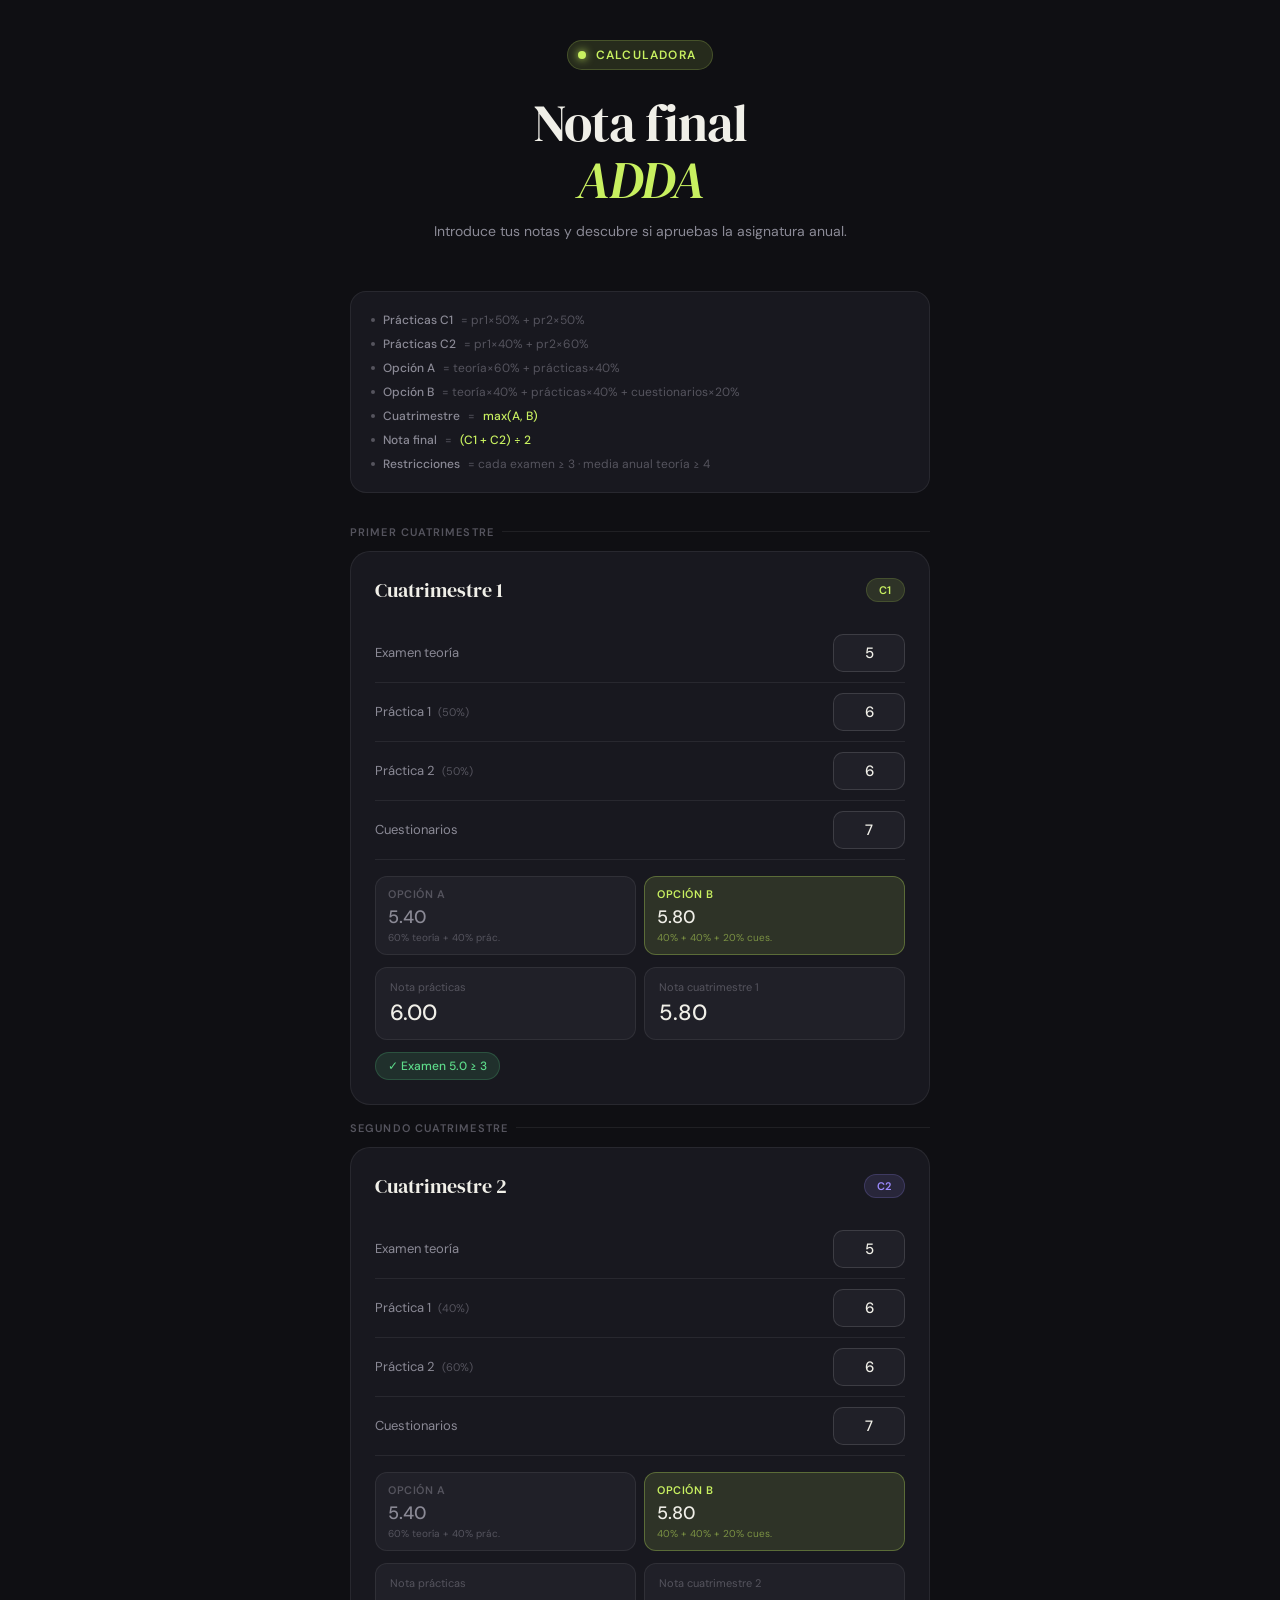
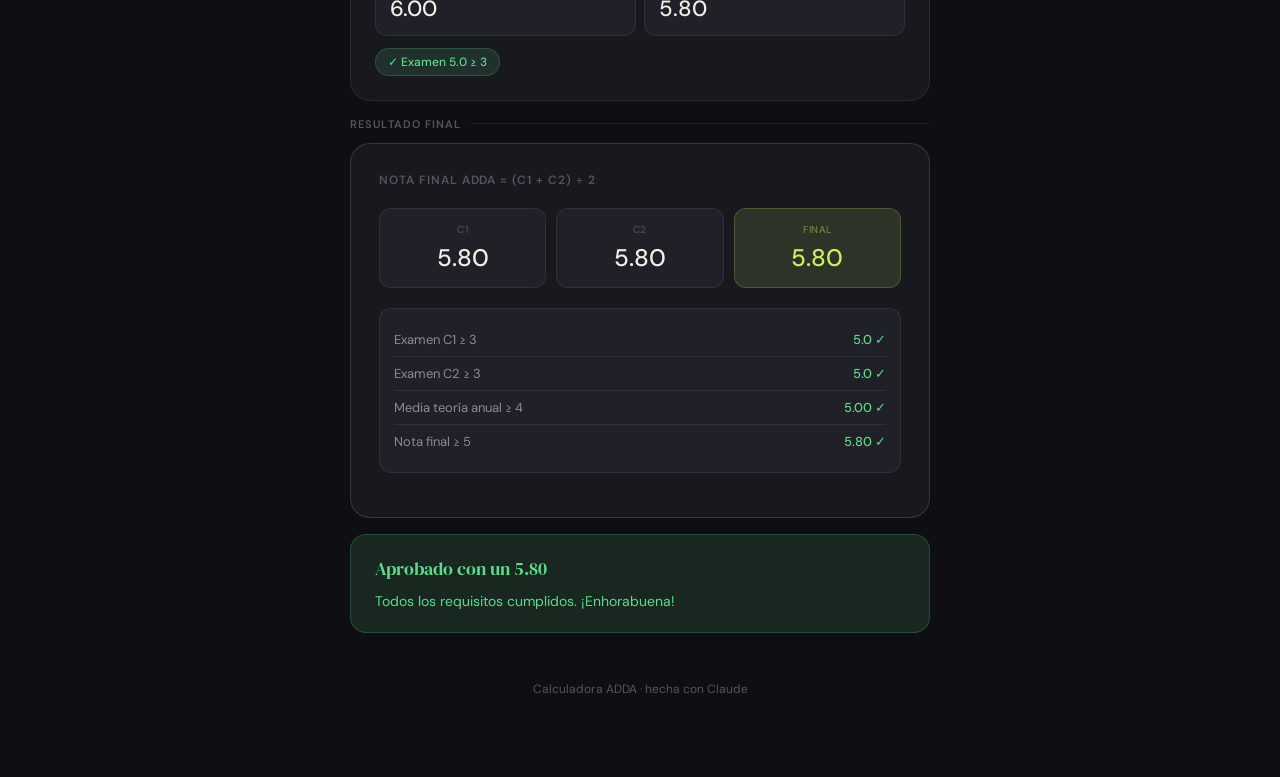
==== index.html @ 7f309408 "feat: calculadora adda" ====
<!DOCTYPE html>
<html lang="es">
<head>
<meta charset="UTF-8">
<meta name="viewport" content="width=device-width, initial-scale=1.0">
<title>Calculadora ADDA</title>
<link href="https://fonts.googleapis.com/css2?family=DM+Serif+Display&family=DM+Sans:wght@300;400;500;600&display=swap" rel="stylesheet">
<style>
  *, *::before, *::after { box-sizing: border-box; margin: 0; padding: 0; }

  :root {
    --bg: #0f0f13;
    --bg2: #18181f;
    --bg3: #202028;
    --border: rgba(255,255,255,0.07);
    --border2: rgba(255,255,255,0.13);
    --text: #f0efe8;
    --text2: #8b8a96;
    --text3: #55545e;
    --accent: #c8f060;
    --accent2: #a8d040;
    --accent-dim: rgba(200,240,96,0.12);
    --accent-dim2: rgba(200,240,96,0.06);
    --purple: #9b8aff;
    --purple-dim: rgba(155,138,255,0.12);
    --red: #ff6b6b;
    --red-dim: rgba(255,107,107,0.12);
    --green: #5ddb8a;
    --green-dim: rgba(93,219,138,0.12);
  }

  body {
    font-family: 'DM Sans', sans-serif;
    background: var(--bg);
    color: var(--text);
    min-height: 100vh;
    padding: 40px 20px 80px;
  }

  .page {
    max-width: 580px;
    margin: 0 auto;
  }

  header {
    text-align: center;
    margin-bottom: 48px;
  }

  .logo {
    display: inline-flex;
    align-items: center;
    gap: 10px;
    background: var(--accent-dim);
    border: 1px solid rgba(200,240,96,0.2);
    border-radius: 100px;
    padding: 6px 16px 6px 10px;
    margin-bottom: 24px;
  }

  .logo-dot {
    width: 8px; height: 8px;
    border-radius: 50%;
    background: var(--accent);
    box-shadow: 0 0 8px var(--accent);
    animation: pulse 2s ease-in-out infinite;
  }

  @keyframes pulse {
    0%, 100% { opacity: 1; }
    50% { opacity: 0.4; }
  }

  .logo span {
    font-size: 12px;
    font-weight: 600;
    letter-spacing: 0.1em;
    color: var(--accent);
    text-transform: uppercase;
  }

  h1 {
    font-family: 'DM Serif Display', serif;
    font-size: clamp(36px, 8vw, 52px);
    font-weight: 400;
    line-height: 1.1;
    letter-spacing: -0.02em;
    color: var(--text);
    margin-bottom: 12px;
  }

  h1 em {
    font-style: italic;
    color: var(--accent);
  }

  .subtitle {
    font-size: 14px;
    color: var(--text2);
    line-height: 1.6;
  }

  .formulas {
    background: var(--bg2);
    border: 1px solid var(--border);
    border-radius: 16px;
    padding: 20px;
    margin-bottom: 32px;
    display: grid;
    gap: 8px;
  }

  .formula-line {
    font-family: 'DM Sans', monospace;
    font-size: 12px;
    color: var(--text3);
    display: flex;
    align-items: center;
    gap: 8px;
  }

  .formula-line::before {
    content: '';
    width: 4px; height: 4px;
    border-radius: 50%;
    background: var(--text3);
    flex-shrink: 0;
  }

  .formula-line b { color: var(--text2); font-weight: 500; }
  .formula-line .hl { color: var(--accent); font-weight: 500; }

  .section-label {
    font-size: 11px;
    font-weight: 600;
    letter-spacing: 0.1em;
    text-transform: uppercase;
    color: var(--text3);
    margin-bottom: 12px;
    display: flex;
    align-items: center;
    gap: 8px;
  }

  .section-label::after {
    content: '';
    flex: 1;
    height: 1px;
    background: var(--border);
  }

  .card {
    background: var(--bg2);
    border: 1px solid var(--border);
    border-radius: 20px;
    padding: 24px;
    margin-bottom: 16px;
    transition: border-color 0.2s;
  }

  .card:focus-within {
    border-color: var(--border2);
  }

  .card-header {
    display: flex;
    align-items: center;
    justify-content: space-between;
    margin-bottom: 20px;
  }

  .card-title {
    font-family: 'DM Serif Display', serif;
    font-size: 20px;
    font-weight: 400;
    color: var(--text);
  }

  .card-badge-c1 {
    font-size: 11px;
    font-weight: 600;
    letter-spacing: 0.06em;
    text-transform: uppercase;
    color: var(--accent);
    background: var(--accent-dim);
    border: 1px solid rgba(200,240,96,0.15);
    border-radius: 100px;
    padding: 4px 12px;
  }

  .card-badge-c2 {
    font-size: 11px;
    font-weight: 600;
    letter-spacing: 0.06em;
    text-transform: uppercase;
    color: var(--purple);
    background: var(--purple-dim);
    border: 1px solid rgba(155,138,255,0.2);
    border-radius: 100px;
    padding: 4px 12px;
  }

  .field {
    display: flex;
    align-items: center;
    justify-content: space-between;
    padding: 10px 0;
    border-bottom: 1px solid var(--border);
    gap: 16px;
  }

  .field:last-of-type { border-bottom: none; }

  .field-label {
    font-size: 13px;
    color: var(--text2);
    flex: 1;
  }

  .field-label small {
    font-size: 11px;
    color: var(--text3);
    margin-left: 4px;
  }

  .field input[type=number] {
    width: 72px;
    background: var(--bg3);
    border: 1px solid var(--border2);
    border-radius: 10px;
    color: var(--text);
    font-family: 'DM Sans', sans-serif;
    font-size: 15px;
    font-weight: 500;
    text-align: center;
    padding: 8px 10px;
    transition: border-color 0.2s, background 0.2s;
    -moz-appearance: textfield;
  }

  .field input[type=number]::-webkit-inner-spin-button,
  .field input[type=number]::-webkit-outer-spin-button { -webkit-appearance: none; }

  .field input[type=number]:focus {
    outline: none;
    border-color: var(--accent);
    background: rgba(200,240,96,0.05);
  }

  .opcion-block {
    display: grid;
    grid-template-columns: 1fr 1fr;
    gap: 8px;
    margin: 16px 0 12px;
  }

  .opcion {
    border-radius: 12px;
    padding: 10px 12px;
    border: 1px solid var(--border);
    background: var(--bg3);
    transition: all 0.2s;
  }

  .opcion.used {
    border-color: rgba(200,240,96,0.3);
    background: var(--accent-dim);
  }

  .opcion-name {
    font-size: 11px;
    font-weight: 600;
    letter-spacing: 0.05em;
    text-transform: uppercase;
    color: var(--text3);
    margin-bottom: 4px;
  }

  .opcion.used .opcion-name { color: var(--accent); }

  .opcion-val {
    font-size: 18px;
    font-weight: 500;
    color: var(--text2);
  }

  .opcion.used .opcion-val { color: var(--text); }

  .opcion-desc {
    font-size: 10px;
    color: var(--text3);
    margin-top: 2px;
  }

  .opcion.used .opcion-desc { color: rgba(200,240,96,0.5); }

  .card-results {
    display: grid;
    grid-template-columns: 1fr 1fr;
    gap: 8px;
    margin-bottom: 12px;
  }

  .result-box {
    background: var(--bg3);
    border-radius: 12px;
    padding: 12px 14px;
    border: 1px solid var(--border);
  }

  .result-label { font-size: 11px; color: var(--text3); margin-bottom: 4px; }
  .result-val { font-size: 22px; font-weight: 500; color: var(--text); }

  .mini-badge {
    display: inline-flex;
    align-items: center;
    gap: 6px;
    font-size: 12px;
    font-weight: 500;
    padding: 5px 12px;
    border-radius: 100px;
  }

  .mini-badge.ok { background: var(--green-dim); color: var(--green); border: 1px solid rgba(93,219,138,0.2); }
  .mini-badge.fail { background: var(--red-dim); color: var(--red); border: 1px solid rgba(255,107,107,0.2); }

  .final-card {
    background: var(--bg2);
    border: 1px solid var(--border2);
    border-radius: 20px;
    padding: 28px;
    margin-bottom: 16px;
  }

  .final-title {
    font-size: 12px;
    font-weight: 600;
    letter-spacing: 0.08em;
    text-transform: uppercase;
    color: var(--text3);
    margin-bottom: 20px;
  }

  .final-scores {
    display: grid;
    grid-template-columns: 1fr 1fr 1fr;
    gap: 10px;
    margin-bottom: 20px;
  }

  .final-score-box {
    background: var(--bg3);
    border-radius: 12px;
    padding: 14px;
    border: 1px solid var(--border);
    text-align: center;
  }

  .final-score-box.highlight {
    background: var(--accent-dim);
    border-color: rgba(200,240,96,0.2);
  }

  .final-score-label { font-size: 10px; color: var(--text3); margin-bottom: 6px; text-transform: uppercase; letter-spacing: 0.05em; }
  .final-score-box.highlight .final-score-label { color: rgba(200,240,96,0.5); }
  .final-score-val { font-size: 24px; font-weight: 500; color: var(--text); }
  .final-score-box.highlight .final-score-val { color: var(--accent); }

  .restricciones {
    background: var(--bg3);
    border-radius: 12px;
    padding: 14px;
    border: 1px solid var(--border);
    margin-bottom: 16px;
    display: grid;
    gap: 0;
  }

  .rest-row {
    display: flex;
    align-items: center;
    justify-content: space-between;
    padding: 8px 0;
    border-bottom: 1px solid var(--border);
    font-size: 13px;
  }

  .rest-row:last-child { border-bottom: none; }
  .rest-label { color: var(--text2); }
  .rest-val { font-weight: 500; }
  .rest-val.ok { color: var(--green); }
  .rest-val.fail { color: var(--red); }

  .veredicto {
    border-radius: 16px;
    padding: 20px 24px;
    font-size: 14px;
    line-height: 1.6;
  }

  .veredicto.aprobado {
    background: var(--green-dim);
    border: 1px solid rgba(93,219,138,0.2);
    color: var(--green);
  }

  .veredicto.suspendido {
    background: var(--red-dim);
    border: 1px solid rgba(255,107,107,0.2);
    color: var(--red);
  }

  .veredicto .v-title {
    font-size: 18px;
    font-family: 'DM Serif Display', serif;
    font-weight: 400;
    margin-bottom: 6px;
  }

  footer {
    text-align: center;
    margin-top: 48px;
    font-size: 12px;
    color: var(--text3);
  }
</style>
</head>
<body>
<div class="page">

  <header>
    <div class="logo">
      <div class="logo-dot"></div>
      <span>Calculadora</span>
    </div>
    <h1>Nota final<br><em>ADDA</em></h1>
    <p class="subtitle">Introduce tus notas y descubre si apruebas la asignatura anual.</p>
  </header>

  <div class="formulas">
    <div class="formula-line"><b>Prácticas C1</b> = pr1×50% + pr2×50%</div>
    <div class="formula-line"><b>Prácticas C2</b> = pr1×40% + pr2×60%</div>
    <div class="formula-line"><b>Opción A</b> = teoría×60% + prácticas×40%</div>
    <div class="formula-line"><b>Opción B</b> = teoría×40% + prácticas×40% + cuestionarios×20%</div>
    <div class="formula-line"><b>Cuatrimestre</b> = <span class="hl">max(A, B)</span></div>
    <div class="formula-line"><b>Nota final</b> = <span class="hl">(C1 + C2) ÷ 2</span></div>
    <div class="formula-line"><b>Restricciones</b> = cada examen ≥ 3 · media anual teoría ≥ 4</div>
  </div>

  <div class="section-label">Primer cuatrimestre</div>
  <div class="card">
    <div class="card-header">
      <div class="card-title">Cuatrimestre 1</div>
      <div class="card-badge-c1">C1</div>
    </div>

    <div class="field">
      <div class="field-label">Examen teoría</div>
      <input type="number" id="c1t" min="0" max="10" step="0.1" value="5" oninput="calc()">
    </div>
    <div class="field">
      <div class="field-label">Práctica 1 <small>(50%)</small></div>
      <input type="number" id="c1p1" min="0" max="10" step="0.1" value="6" oninput="calc()">
    </div>
    <div class="field">
      <div class="field-label">Práctica 2 <small>(50%)</small></div>
      <input type="number" id="c1p2" min="0" max="10" step="0.1" value="6" oninput="calc()">
    </div>
    <div class="field">
      <div class="field-label">Cuestionarios</div>
      <input type="number" id="c1cu" min="0" max="10" step="0.1" value="7" oninput="calc()">
    </div>

    <div class="opcion-block">
      <div class="opcion" id="c1opA">
        <div class="opcion-name">Opción A</div>
        <div class="opcion-val" id="c1opAval">—</div>
        <div class="opcion-desc">60% teoría + 40% prác.</div>
      </div>
      <div class="opcion" id="c1opB">
        <div class="opcion-name">Opción B</div>
        <div class="opcion-val" id="c1opBval">—</div>
        <div class="opcion-desc">40% + 40% + 20% cues.</div>
      </div>
    </div>

    <div class="card-results">
      <div class="result-box">
        <div class="result-label">Nota prácticas</div>
        <div class="result-val" id="c1pr">6.00</div>
      </div>
      <div class="result-box">
        <div class="result-label">Nota cuatrimestre 1</div>
        <div class="result-val" id="c1nota">5.80</div>
      </div>
    </div>
    <div id="c1badge" class="mini-badge ok">✓ Examen ≥ 3</div>
  </div>

  <div class="section-label">Segundo cuatrimestre</div>
  <div class="card">
    <div class="card-header">
      <div class="card-title">Cuatrimestre 2</div>
      <div class="card-badge-c2">C2</div>
    </div>

    <div class="field">
      <div class="field-label">Examen teoría</div>
      <input type="number" id="c2t" min="0" max="10" step="0.1" value="5" oninput="calc()">
    </div>
    <div class="field">
      <div class="field-label">Práctica 1 <small>(40%)</small></div>
      <input type="number" id="c2p1" min="0" max="10" step="0.1" value="6" oninput="calc()">
    </div>
    <div class="field">
      <div class="field-label">Práctica 2 <small>(60%)</small></div>
      <input type="number" id="c2p2" min="0" max="10" step="0.1" value="6" oninput="calc()">
    </div>
    <div class="field">
      <div class="field-label">Cuestionarios</div>
      <input type="number" id="c2cu" min="0" max="10" step="0.1" value="7" oninput="calc()">
    </div>

    <div class="opcion-block">
      <div class="opcion" id="c2opA">
        <div class="opcion-name">Opción A</div>
        <div class="opcion-val" id="c2opAval">—</div>
        <div class="opcion-desc">60% teoría + 40% prác.</div>
      </div>
      <div class="opcion" id="c2opB">
        <div class="opcion-name">Opción B</div>
        <div class="opcion-val" id="c2opBval">—</div>
        <div class="opcion-desc">40% + 40% + 20% cues.</div>
      </div>
    </div>

    <div class="card-results">
      <div class="result-box">
        <div class="result-label">Nota prácticas</div>
        <div class="result-val" id="c2pr">6.00</div>
      </div>
      <div class="result-box">
        <div class="result-label">Nota cuatrimestre 2</div>
        <div class="result-val" id="c2nota">5.80</div>
      </div>
    </div>
    <div id="c2badge" class="mini-badge ok">✓ Examen ≥ 3</div>
  </div>

  <div class="section-label">Resultado final</div>
  <div class="final-card">
    <div class="final-title">Nota final ADDA = (C1 + C2) ÷ 2</div>
    <div class="final-scores">
      <div class="final-score-box">
        <div class="final-score-label">C1</div>
        <div class="final-score-val" id="r-c1">5.80</div>
      </div>
      <div class="final-score-box">
        <div class="final-score-label">C2</div>
        <div class="final-score-val" id="r-c2">5.80</div>
      </div>
      <div class="final-score-box highlight">
        <div class="final-score-label">Final</div>
        <div class="final-score-val" id="r-final">5.80</div>
      </div>
    </div>

    <div class="restricciones">
      <div class="rest-row"><span class="rest-label">Examen C1 ≥ 3</span><span class="rest-val ok" id="rr1">5.0 ✓</span></div>
      <div class="rest-row"><span class="rest-label">Examen C2 ≥ 3</span><span class="rest-val ok" id="rr2">5.0 ✓</span></div>
      <div class="rest-row"><span class="rest-label">Media teoría anual ≥ 4</span><span class="rest-val ok" id="rr3">5.00 ✓</span></div>
      <div class="rest-row"><span class="rest-label">Nota final ≥ 5</span><span class="rest-val ok" id="rr4">5.80 ✓</span></div>
    </div>
  </div>

  <div class="veredicto aprobado" id="veredicto">
    <div class="v-title">Aprobado</div>
    <div id="veredicto-msg">Todos los requisitos cumplidos.</div>
  </div>

  <footer>Calculadora ADDA · hecha con Claude</footer>
</div>

<script>
function g(id) {
  const v = parseFloat(document.getElementById(id).value);
  return isNaN(v) ? 0 : Math.min(10, Math.max(0, v));
}

function setOpcion(prefix, opA, opB) {
  const usaB = opB >= opA;
  const elA = document.getElementById(prefix+'opA');
  const elB = document.getElementById(prefix+'opB');
  document.getElementById(prefix+'opAval').textContent = opA.toFixed(2);
  document.getElementById(prefix+'opBval').textContent = opB.toFixed(2);
  elA.className = 'opcion' + (!usaB ? ' used' : '');
  elB.className = 'opcion' + (usaB ? ' used' : '');
}

function rrow(id, val, label, pass) {
  document.getElementById(id).textContent = label + (pass ? ' ✓' : ' ✗');
  document.getElementById(id).className = 'rest-val ' + (pass ? 'ok' : 'fail');
}

function calc() {
  const c1t=g('c1t'), c1p1=g('c1p1'), c1p2=g('c1p2'), c1cu=g('c1cu');
  const c2t=g('c2t'), c2p1=g('c2p1'), c2p2=g('c2p2'), c2cu=g('c2cu');

  const pr1 = c1p1*0.5 + c1p2*0.5;
  const pr2 = c2p1*0.4 + c2p2*0.6;

  const c1opA = c1t*0.6 + pr1*0.4;
  const c1opB = c1t*0.4 + pr1*0.4 + c1cu*0.2;
  const c1nota = Math.max(c1opA, c1opB);

  const c2opA = c2t*0.6 + pr2*0.4;
  const c2opB = c2t*0.4 + pr2*0.4 + c2cu*0.2;
  const c2nota = Math.max(c2opA, c2opB);

  document.getElementById('c1pr').textContent = pr1.toFixed(2);
  document.getElementById('c1nota').textContent = c1nota.toFixed(2);
  document.getElementById('c2pr').textContent = pr2.toFixed(2);
  document.getElementById('c2nota').textContent = c2nota.toFixed(2);

  setOpcion('c1', c1opA, c1opB);
  setOpcion('c2', c2opA, c2opB);

  const b1 = document.getElementById('c1badge');
  b1.textContent = c1t >= 3 ? '✓ Examen ' + c1t.toFixed(1) + ' ≥ 3' : '✗ Examen ' + c1t.toFixed(1) + ' < 3';
  b1.className = 'mini-badge ' + (c1t >= 3 ? 'ok' : 'fail');

  const b2 = document.getElementById('c2badge');
  b2.textContent = c2t >= 3 ? '✓ Examen ' + c2t.toFixed(1) + ' ≥ 3' : '✗ Examen ' + c2t.toFixed(1) + ' < 3';
  b2.className = 'mini-badge ' + (c2t >= 3 ? 'ok' : 'fail');

  const notaFinal = (c1nota + c2nota) / 2;
  const mediaT = (c1t + c2t) / 2;
  const okCada = c1t >= 3 && c2t >= 3;
  const okMedia = mediaT >= 4;
  const aprueba = okCada && okMedia && notaFinal >= 5;

  document.getElementById('r-c1').textContent = c1nota.toFixed(2);
  document.getElementById('r-c2').textContent = c2nota.toFixed(2);
  document.getElementById('r-final').textContent = notaFinal.toFixed(2);

  rrow('rr1', c1t, c1t.toFixed(1), c1t >= 3);
  rrow('rr2', c2t, c2t.toFixed(1), c2t >= 3);
  rrow('rr3', mediaT, mediaT.toFixed(2), okMedia);
  rrow('rr4', notaFinal, notaFinal.toFixed(2), notaFinal >= 5);

  const vEl = document.getElementById('veredicto');
  const vMsg = document.getElementById('veredicto-msg');

  if (!okCada) {
    vEl.className = 'veredicto suspendido';
    vEl.querySelector('.v-title').textContent = 'Suspenso';
    vMsg.textContent = 'Algún examen de teoría no llega a 3. Suspenso directo independientemente del resto de notas.';
  } else if (!okMedia) {
    vEl.className = 'veredicto suspendido';
    vEl.querySelector('.v-title').textContent = 'Suspenso';
    vMsg.textContent = 'La media anual de teoría es ' + mediaT.toFixed(2) + ' (C1: ' + c1t.toFixed(1) + ' + C2: ' + c2t.toFixed(1) + ') ÷ 2. Necesitas al menos 4.';
  } else if (!aprueba) {
    vEl.className = 'veredicto suspendido';
    vEl.querySelector('.v-title').textContent = 'Suspenso';
    vMsg.textContent = 'Los exámenes cumplen los mínimos pero la nota final (' + notaFinal.toFixed(2) + ') no llega al 5. Faltan ' + (5 - notaFinal).toFixed(2) + ' puntos.';
  } else {
    vEl.className = 'veredicto aprobado';
    vEl.querySelector('.v-title').textContent = 'Aprobado con un ' + notaFinal.toFixed(2);
    vMsg.textContent = 'Todos los requisitos cumplidos. ¡Enhorabuena!';
  }
}

calc();
</script>
</body>
</html>
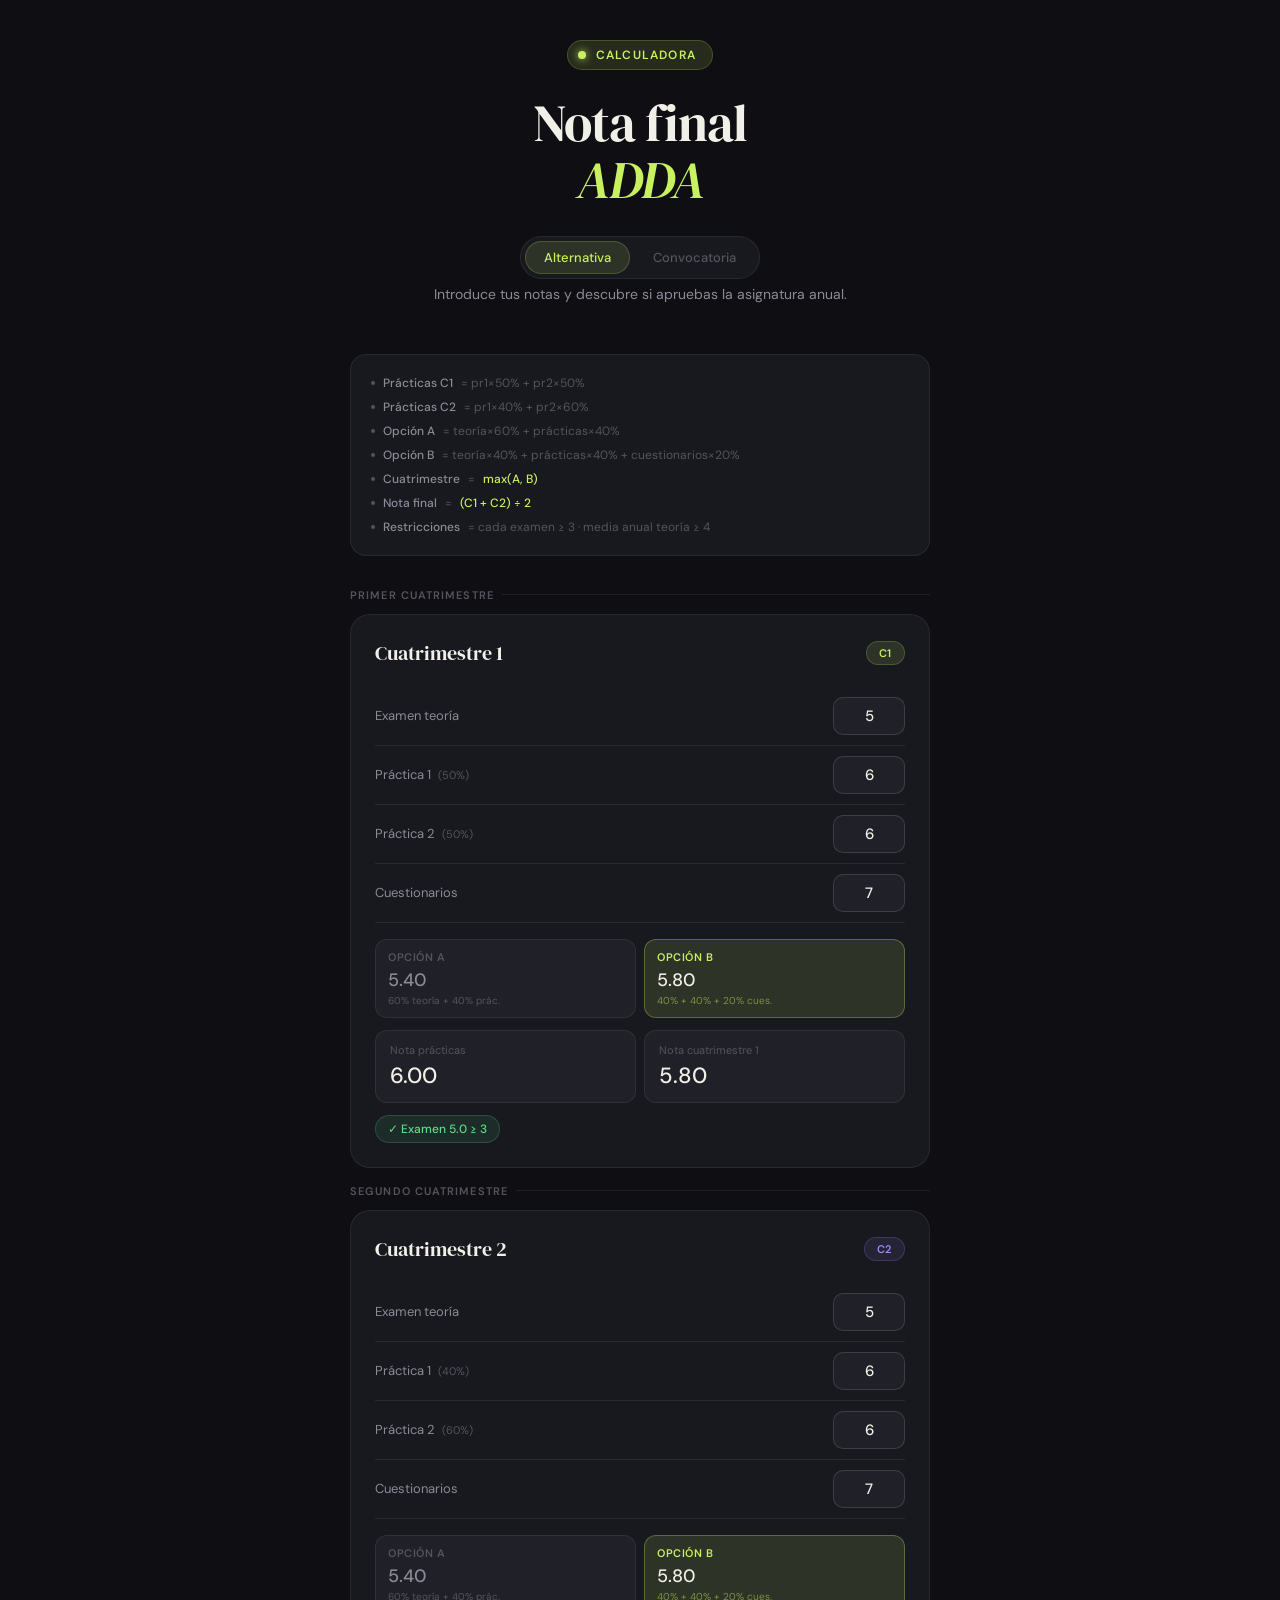
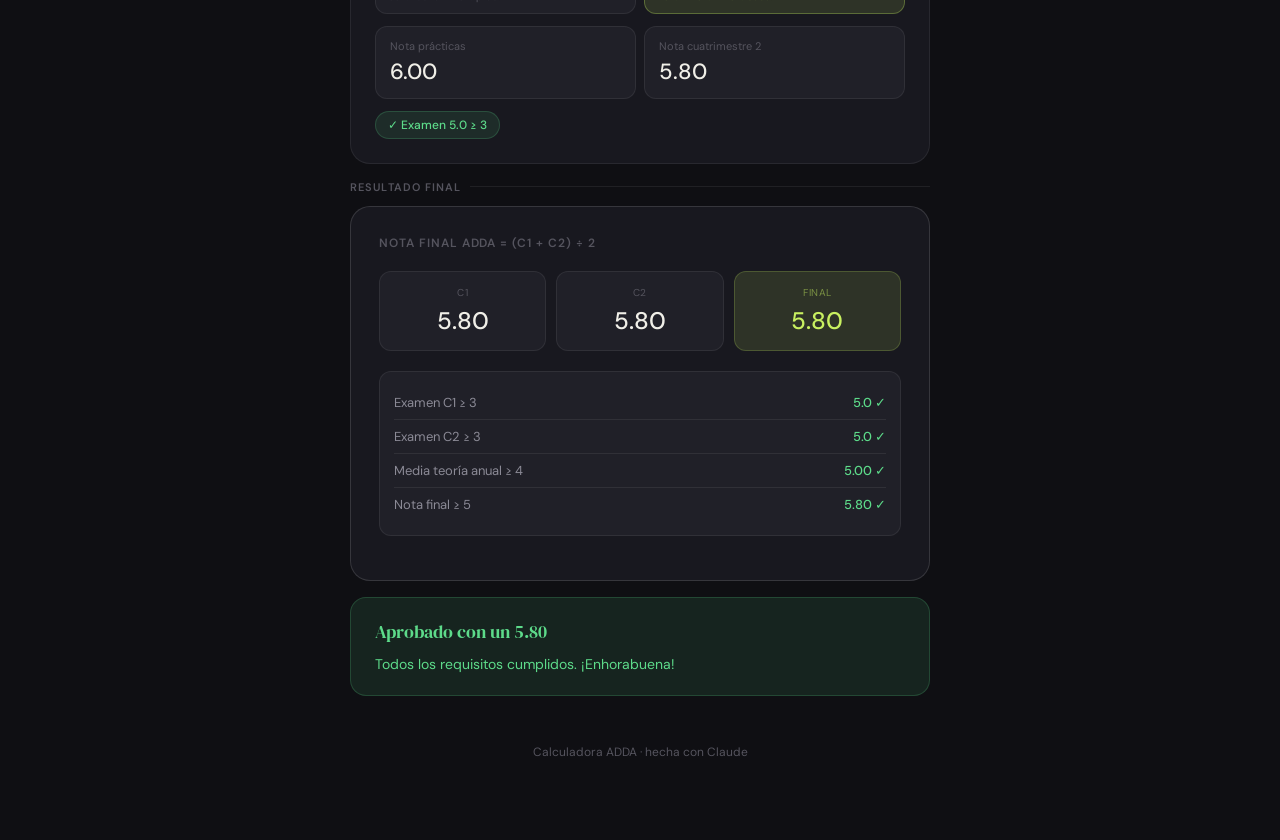
==== commit 5da409db: "feat: notas convo1" ====
--- a/index.html
+++ b/index.html
@@ -5,425 +5,8 @@
 <meta name="viewport" content="width=device-width, initial-scale=1.0">
 <title>Calculadora ADDA</title>
 <link href="https://fonts.googleapis.com/css2?family=DM+Serif+Display&family=DM+Sans:wght@300;400;500;600&display=swap" rel="stylesheet">
-<style>
-  *, *::before, *::after { box-sizing: border-box; margin: 0; padding: 0; }
-
-  :root {
-    --bg: #0f0f13;
-    --bg2: #18181f;
-    --bg3: #202028;
-    --border: rgba(255,255,255,0.07);
-    --border2: rgba(255,255,255,0.13);
-    --text: #f0efe8;
-    --text2: #8b8a96;
-    --text3: #55545e;
-    --accent: #c8f060;
-    --accent2: #a8d040;
-    --accent-dim: rgba(200,240,96,0.12);
-    --accent-dim2: rgba(200,240,96,0.06);
-    --purple: #9b8aff;
-    --purple-dim: rgba(155,138,255,0.12);
-    --red: #ff6b6b;
-    --red-dim: rgba(255,107,107,0.12);
-    --green: #5ddb8a;
-    --green-dim: rgba(93,219,138,0.12);
-  }
-
-  body {
-    font-family: 'DM Sans', sans-serif;
-    background: var(--bg);
-    color: var(--text);
-    min-height: 100vh;
-    padding: 40px 20px 80px;
-  }
-
-  .page {
-    max-width: 580px;
-    margin: 0 auto;
-  }
-
-  header {
-    text-align: center;
-    margin-bottom: 48px;
-  }
-
-  .logo {
-    display: inline-flex;
-    align-items: center;
-    gap: 10px;
-    background: var(--accent-dim);
-    border: 1px solid rgba(200,240,96,0.2);
-    border-radius: 100px;
-    padding: 6px 16px 6px 10px;
-    margin-bottom: 24px;
-  }
-
-  .logo-dot {
-    width: 8px; height: 8px;
-    border-radius: 50%;
-    background: var(--accent);
-    box-shadow: 0 0 8px var(--accent);
-    animation: pulse 2s ease-in-out infinite;
-  }
-
-  @keyframes pulse {
-    0%, 100% { opacity: 1; }
-    50% { opacity: 0.4; }
-  }
-
-  .logo span {
-    font-size: 12px;
-    font-weight: 600;
-    letter-spacing: 0.1em;
-    color: var(--accent);
-    text-transform: uppercase;
-  }
-
-  h1 {
-    font-family: 'DM Serif Display', serif;
-    font-size: clamp(36px, 8vw, 52px);
-    font-weight: 400;
-    line-height: 1.1;
-    letter-spacing: -0.02em;
-    color: var(--text);
-    margin-bottom: 12px;
-  }
-
-  h1 em {
-    font-style: italic;
-    color: var(--accent);
-  }
-
-  .subtitle {
-    font-size: 14px;
-    color: var(--text2);
-    line-height: 1.6;
-  }
-
-  .formulas {
-    background: var(--bg2);
-    border: 1px solid var(--border);
-    border-radius: 16px;
-    padding: 20px;
-    margin-bottom: 32px;
-    display: grid;
-    gap: 8px;
-  }
-
-  .formula-line {
-    font-family: 'DM Sans', monospace;
-    font-size: 12px;
-    color: var(--text3);
-    display: flex;
-    align-items: center;
-    gap: 8px;
-  }
-
-  .formula-line::before {
-    content: '';
-    width: 4px; height: 4px;
-    border-radius: 50%;
-    background: var(--text3);
-    flex-shrink: 0;
-  }
-
-  .formula-line b { color: var(--text2); font-weight: 500; }
-  .formula-line .hl { color: var(--accent); font-weight: 500; }
-
-  .section-label {
-    font-size: 11px;
-    font-weight: 600;
-    letter-spacing: 0.1em;
-    text-transform: uppercase;
-    color: var(--text3);
-    margin-bottom: 12px;
-    display: flex;
-    align-items: center;
-    gap: 8px;
-  }
-
-  .section-label::after {
-    content: '';
-    flex: 1;
-    height: 1px;
-    background: var(--border);
-  }
-
-  .card {
-    background: var(--bg2);
-    border: 1px solid var(--border);
-    border-radius: 20px;
-    padding: 24px;
-    margin-bottom: 16px;
-    transition: border-color 0.2s;
-  }
-
-  .card:focus-within {
-    border-color: var(--border2);
-  }
-
-  .card-header {
-    display: flex;
-    align-items: center;
-    justify-content: space-between;
-    margin-bottom: 20px;
-  }
-
-  .card-title {
-    font-family: 'DM Serif Display', serif;
-    font-size: 20px;
-    font-weight: 400;
-    color: var(--text);
-  }
-
-  .card-badge-c1 {
-    font-size: 11px;
-    font-weight: 600;
-    letter-spacing: 0.06em;
-    text-transform: uppercase;
-    color: var(--accent);
-    background: var(--accent-dim);
-    border: 1px solid rgba(200,240,96,0.15);
-    border-radius: 100px;
-    padding: 4px 12px;
-  }
-
-  .card-badge-c2 {
-    font-size: 11px;
-    font-weight: 600;
-    letter-spacing: 0.06em;
-    text-transform: uppercase;
-    color: var(--purple);
-    background: var(--purple-dim);
-    border: 1px solid rgba(155,138,255,0.2);
-    border-radius: 100px;
-    padding: 4px 12px;
-  }
-
-  .field {
-    display: flex;
-    align-items: center;
-    justify-content: space-between;
-    padding: 10px 0;
-    border-bottom: 1px solid var(--border);
-    gap: 16px;
-  }
-
-  .field:last-of-type { border-bottom: none; }
-
-  .field-label {
-    font-size: 13px;
-    color: var(--text2);
-    flex: 1;
-  }
-
-  .field-label small {
-    font-size: 11px;
-    color: var(--text3);
-    margin-left: 4px;
-  }
-
-  .field input[type=number] {
-    width: 72px;
-    background: var(--bg3);
-    border: 1px solid var(--border2);
-    border-radius: 10px;
-    color: var(--text);
-    font-family: 'DM Sans', sans-serif;
-    font-size: 15px;
-    font-weight: 500;
-    text-align: center;
-    padding: 8px 10px;
-    transition: border-color 0.2s, background 0.2s;
-    -moz-appearance: textfield;
-  }
-
-  .field input[type=number]::-webkit-inner-spin-button,
-  .field input[type=number]::-webkit-outer-spin-button { -webkit-appearance: none; }
-
-  .field input[type=number]:focus {
-    outline: none;
-    border-color: var(--accent);
-    background: rgba(200,240,96,0.05);
-  }
-
-  .opcion-block {
-    display: grid;
-    grid-template-columns: 1fr 1fr;
-    gap: 8px;
-    margin: 16px 0 12px;
-  }
-
-  .opcion {
-    border-radius: 12px;
-    padding: 10px 12px;
-    border: 1px solid var(--border);
-    background: var(--bg3);
-    transition: all 0.2s;
-  }
-
-  .opcion.used {
-    border-color: rgba(200,240,96,0.3);
-    background: var(--accent-dim);
-  }
-
-  .opcion-name {
-    font-size: 11px;
-    font-weight: 600;
-    letter-spacing: 0.05em;
-    text-transform: uppercase;
-    color: var(--text3);
-    margin-bottom: 4px;
-  }
-
-  .opcion.used .opcion-name { color: var(--accent); }
-
-  .opcion-val {
-    font-size: 18px;
-    font-weight: 500;
-    color: var(--text2);
-  }
-
-  .opcion.used .opcion-val { color: var(--text); }
-
-  .opcion-desc {
-    font-size: 10px;
-    color: var(--text3);
-    margin-top: 2px;
-  }
-
-  .opcion.used .opcion-desc { color: rgba(200,240,96,0.5); }
-
-  .card-results {
-    display: grid;
-    grid-template-columns: 1fr 1fr;
-    gap: 8px;
-    margin-bottom: 12px;
-  }
-
-  .result-box {
-    background: var(--bg3);
-    border-radius: 12px;
-    padding: 12px 14px;
-    border: 1px solid var(--border);
-  }
-
-  .result-label { font-size: 11px; color: var(--text3); margin-bottom: 4px; }
-  .result-val { font-size: 22px; font-weight: 500; color: var(--text); }
-
-  .mini-badge {
-    display: inline-flex;
-    align-items: center;
-    gap: 6px;
-    font-size: 12px;
-    font-weight: 500;
-    padding: 5px 12px;
-    border-radius: 100px;
-  }
-
-  .mini-badge.ok { background: var(--green-dim); color: var(--green); border: 1px solid rgba(93,219,138,0.2); }
-  .mini-badge.fail { background: var(--red-dim); color: var(--red); border: 1px solid rgba(255,107,107,0.2); }
-
-  .final-card {
-    background: var(--bg2);
-    border: 1px solid var(--border2);
-    border-radius: 20px;
-    padding: 28px;
-    margin-bottom: 16px;
-  }
-
-  .final-title {
-    font-size: 12px;
-    font-weight: 600;
-    letter-spacing: 0.08em;
-    text-transform: uppercase;
-    color: var(--text3);
-    margin-bottom: 20px;
-  }
-
-  .final-scores {
-    display: grid;
-    grid-template-columns: 1fr 1fr 1fr;
-    gap: 10px;
-    margin-bottom: 20px;
-  }
-
-  .final-score-box {
-    background: var(--bg3);
-    border-radius: 12px;
-    padding: 14px;
-    border: 1px solid var(--border);
-    text-align: center;
-  }
-
-  .final-score-box.highlight {
-    background: var(--accent-dim);
-    border-color: rgba(200,240,96,0.2);
-  }
-
-  .final-score-label { font-size: 10px; color: var(--text3); margin-bottom: 6px; text-transform: uppercase; letter-spacing: 0.05em; }
-  .final-score-box.highlight .final-score-label { color: rgba(200,240,96,0.5); }
-  .final-score-val { font-size: 24px; font-weight: 500; color: var(--text); }
-  .final-score-box.highlight .final-score-val { color: var(--accent); }
-
-  .restricciones {
-    background: var(--bg3);
-    border-radius: 12px;
-    padding: 14px;
-    border: 1px solid var(--border);
-    margin-bottom: 16px;
-    display: grid;
-    gap: 0;
-  }
-
-  .rest-row {
-    display: flex;
-    align-items: center;
-    justify-content: space-between;
-    padding: 8px 0;
-    border-bottom: 1px solid var(--border);
-    font-size: 13px;
-  }
-
-  .rest-row:last-child { border-bottom: none; }
-  .rest-label { color: var(--text2); }
-  .rest-val { font-weight: 500; }
-  .rest-val.ok { color: var(--green); }
-  .rest-val.fail { color: var(--red); }
-
-  .veredicto {
-    border-radius: 16px;
-    padding: 20px 24px;
-    font-size: 14px;
-    line-height: 1.6;
-  }
-
-  .veredicto.aprobado {
-    background: var(--green-dim);
-    border: 1px solid rgba(93,219,138,0.2);
-    color: var(--green);
-  }
-
-  .veredicto.suspendido {
-    background: var(--red-dim);
-    border: 1px solid rgba(255,107,107,0.2);
-    color: var(--red);
-  }
-
-  .veredicto .v-title {
-    font-size: 18px;
-    font-family: 'DM Serif Display', serif;
-    font-weight: 400;
-    margin-bottom: 6px;
-  }
-
-  footer {
-    text-align: center;
-    margin-top: 48px;
-    font-size: 12px;
-    color: var(--text3);
-  }
-</style>
+<link rel="stylesheet" href="css/shared.css">
+<link rel="stylesheet" href="css/index.css">
 </head>
 <body>
 <div class="page">
@@ -434,6 +17,10 @@
       <span>Calculadora</span>
     </div>
     <h1>Nota final<br><em>ADDA</em></h1>
+    <div class="page-nav">
+      <a class="page-nav-btn active" href="index.html">Alternativa</a>
+      <a class="page-nav-btn" href="adda_convocatoria.html">Convocatoria</a>
+    </div>
     <p class="subtitle">Introduce tus notas y descubre si apruebas la asignatura anual.</p>
   </header>
 
@@ -581,96 +168,6 @@
   <footer>Calculadora ADDA · hecha con Claude</footer>
 </div>
 
-<script>
-function g(id) {
-  const v = parseFloat(document.getElementById(id).value);
-  return isNaN(v) ? 0 : Math.min(10, Math.max(0, v));
-}
-
-function setOpcion(prefix, opA, opB) {
-  const usaB = opB >= opA;
-  const elA = document.getElementById(prefix+'opA');
-  const elB = document.getElementById(prefix+'opB');
-  document.getElementById(prefix+'opAval').textContent = opA.toFixed(2);
-  document.getElementById(prefix+'opBval').textContent = opB.toFixed(2);
-  elA.className = 'opcion' + (!usaB ? ' used' : '');
-  elB.className = 'opcion' + (usaB ? ' used' : '');
-}
-
-function rrow(id, val, label, pass) {
-  document.getElementById(id).textContent = label + (pass ? ' ✓' : ' ✗');
-  document.getElementById(id).className = 'rest-val ' + (pass ? 'ok' : 'fail');
-}
-
-function calc() {
-  const c1t=g('c1t'), c1p1=g('c1p1'), c1p2=g('c1p2'), c1cu=g('c1cu');
-  const c2t=g('c2t'), c2p1=g('c2p1'), c2p2=g('c2p2'), c2cu=g('c2cu');
-
-  const pr1 = c1p1*0.5 + c1p2*0.5;
-  const pr2 = c2p1*0.4 + c2p2*0.6;
-
-  const c1opA = c1t*0.6 + pr1*0.4;
-  const c1opB = c1t*0.4 + pr1*0.4 + c1cu*0.2;
-  const c1nota = Math.max(c1opA, c1opB);
-
-  const c2opA = c2t*0.6 + pr2*0.4;
-  const c2opB = c2t*0.4 + pr2*0.4 + c2cu*0.2;
-  const c2nota = Math.max(c2opA, c2opB);
-
-  document.getElementById('c1pr').textContent = pr1.toFixed(2);
-  document.getElementById('c1nota').textContent = c1nota.toFixed(2);
-  document.getElementById('c2pr').textContent = pr2.toFixed(2);
-  document.getElementById('c2nota').textContent = c2nota.toFixed(2);
-
-  setOpcion('c1', c1opA, c1opB);
-  setOpcion('c2', c2opA, c2opB);
-
-  const b1 = document.getElementById('c1badge');
-  b1.textContent = c1t >= 3 ? '✓ Examen ' + c1t.toFixed(1) + ' ≥ 3' : '✗ Examen ' + c1t.toFixed(1) + ' < 3';
-  b1.className = 'mini-badge ' + (c1t >= 3 ? 'ok' : 'fail');
-
-  const b2 = document.getElementById('c2badge');
-  b2.textContent = c2t >= 3 ? '✓ Examen ' + c2t.toFixed(1) + ' ≥ 3' : '✗ Examen ' + c2t.toFixed(1) + ' < 3';
-  b2.className = 'mini-badge ' + (c2t >= 3 ? 'ok' : 'fail');
-
-  const notaFinal = (c1nota + c2nota) / 2;
-  const mediaT = (c1t + c2t) / 2;
-  const okCada = c1t >= 3 && c2t >= 3;
-  const okMedia = mediaT >= 4;
-  const aprueba = okCada && okMedia && notaFinal >= 5;
-
-  document.getElementById('r-c1').textContent = c1nota.toFixed(2);
-  document.getElementById('r-c2').textContent = c2nota.toFixed(2);
-  document.getElementById('r-final').textContent = notaFinal.toFixed(2);
-
-  rrow('rr1', c1t, c1t.toFixed(1), c1t >= 3);
-  rrow('rr2', c2t, c2t.toFixed(1), c2t >= 3);
-  rrow('rr3', mediaT, mediaT.toFixed(2), okMedia);
-  rrow('rr4', notaFinal, notaFinal.toFixed(2), notaFinal >= 5);
-
-  const vEl = document.getElementById('veredicto');
-  const vMsg = document.getElementById('veredicto-msg');
-
-  if (!okCada) {
-    vEl.className = 'veredicto suspendido';
-    vEl.querySelector('.v-title').textContent = 'Suspenso';
-    vMsg.textContent = 'Algún examen de teoría no llega a 3. Suspenso directo independientemente del resto de notas.';
-  } else if (!okMedia) {
-    vEl.className = 'veredicto suspendido';
-    vEl.querySelector('.v-title').textContent = 'Suspenso';
-    vMsg.textContent = 'La media anual de teoría es ' + mediaT.toFixed(2) + ' (C1: ' + c1t.toFixed(1) + ' + C2: ' + c2t.toFixed(1) + ') ÷ 2. Necesitas al menos 4.';
-  } else if (!aprueba) {
-    vEl.className = 'veredicto suspendido';
-    vEl.querySelector('.v-title').textContent = 'Suspenso';
-    vMsg.textContent = 'Los exámenes cumplen los mínimos pero la nota final (' + notaFinal.toFixed(2) + ') no llega al 5. Faltan ' + (5 - notaFinal).toFixed(2) + ' puntos.';
-  } else {
-    vEl.className = 'veredicto aprobado';
-    vEl.querySelector('.v-title').textContent = 'Aprobado con un ' + notaFinal.toFixed(2);
-    vMsg.textContent = 'Todos los requisitos cumplidos. ¡Enhorabuena!';
-  }
-}
-
-calc();
-</script>
+<script src="js/index.js"></script>
 </body>
 </html>
--- a/css/shared.css
+++ b/css/shared.css
@@ -0,0 +1,329 @@
+*, *::before, *::after { box-sizing: border-box; margin: 0; padding: 0; }
+
+:root {
+  --bg: #0f0f13;
+  --bg2: #18181f;
+  --bg3: #202028;
+  --border: rgba(255,255,255,0.07);
+  --border2: rgba(255,255,255,0.13);
+  --text: #f0efe8;
+  --text2: #8b8a96;
+  --text3: #55545e;
+  --purple: #9b8aff;
+  --purple-dim: rgba(155,138,255,0.1);
+  --red: #ff6b6b;
+  --red-dim: rgba(255,107,107,0.1);
+  --green: #5ddb8a;
+  --green-dim: rgba(93,219,138,0.1);
+}
+
+body {
+  font-family: 'DM Sans', sans-serif;
+  background: var(--bg);
+  color: var(--text);
+  min-height: 100vh;
+  padding: 40px 20px 80px;
+}
+
+.page { max-width: 580px; margin: 0 auto; }
+
+header { text-align: center; margin-bottom: 48px; }
+
+.logo {
+  display: inline-flex;
+  align-items: center;
+  gap: 10px;
+  background: var(--accent-dim);
+  border: 1px solid var(--accent-border);
+  border-radius: 100px;
+  padding: 6px 16px 6px 10px;
+  margin-bottom: 24px;
+}
+
+.logo-dot {
+  width: 8px; height: 8px;
+  border-radius: 50%;
+  background: var(--accent);
+  box-shadow: 0 0 8px var(--accent);
+  animation: pulse 2s ease-in-out infinite;
+}
+
+@keyframes pulse {
+  0%, 100% { opacity: 1; }
+  50% { opacity: 0.4; }
+}
+
+.logo span {
+  font-size: 12px;
+  font-weight: 600;
+  letter-spacing: 0.1em;
+  color: var(--accent);
+  text-transform: uppercase;
+}
+
+h1 {
+  font-family: 'DM Serif Display', serif;
+  font-size: clamp(36px, 8vw, 52px);
+  font-weight: 400;
+  line-height: 1.1;
+  letter-spacing: -0.02em;
+  margin-bottom: 12px;
+}
+
+h1 em { font-style: italic; color: var(--accent); }
+
+.subtitle { font-size: 14px; color: var(--text2); line-height: 1.6; }
+
+.page-nav {
+  display: inline-flex;
+  background: var(--bg2);
+  border: 1px solid var(--border);
+  border-radius: 100px;
+  padding: 4px;
+  gap: 4px;
+  margin-top: 16px;
+  margin-bottom: 4px;
+}
+
+.page-nav-btn {
+  font-size: 13px;
+  font-weight: 500;
+  padding: 7px 18px;
+  border-radius: 100px;
+  text-decoration: none;
+  color: var(--text3);
+  border: 1px solid transparent;
+  transition: color 0.2s;
+}
+
+.page-nav-btn:hover { color: var(--text2); }
+
+.page-nav-btn.active {
+  background: var(--accent-dim);
+  color: var(--accent);
+  border-color: var(--accent-border);
+}
+
+.formulas {
+  background: var(--bg2);
+  border: 1px solid var(--border);
+  border-radius: 16px;
+  padding: 20px;
+  margin-bottom: 32px;
+  display: grid;
+  gap: 8px;
+}
+
+.formula-line {
+  font-size: 12px;
+  color: var(--text3);
+  display: flex;
+  align-items: center;
+  gap: 8px;
+}
+
+.formula-line::before {
+  content: '';
+  width: 4px; height: 4px;
+  border-radius: 50%;
+  background: var(--text3);
+  flex-shrink: 0;
+}
+
+.formula-line b { color: var(--text2); font-weight: 500; }
+.formula-line .hl { color: var(--accent); font-weight: 500; }
+
+.section-label {
+  font-size: 11px;
+  font-weight: 600;
+  letter-spacing: 0.1em;
+  text-transform: uppercase;
+  color: var(--text3);
+  margin-bottom: 12px;
+  display: flex;
+  align-items: center;
+  gap: 8px;
+}
+
+.section-label::after {
+  content: '';
+  flex: 1;
+  height: 1px;
+  background: var(--border);
+}
+
+.card {
+  background: var(--bg2);
+  border: 1px solid var(--border);
+  border-radius: 20px;
+  padding: 24px;
+  margin-bottom: 16px;
+  transition: border-color 0.2s;
+}
+
+.card-header {
+  display: flex;
+  align-items: center;
+  justify-content: space-between;
+  margin-bottom: 20px;
+}
+
+.card-title {
+  font-family: 'DM Serif Display', serif;
+  font-size: 20px;
+  font-weight: 400;
+  color: var(--text);
+}
+
+.field {
+  display: flex;
+  align-items: center;
+  justify-content: space-between;
+  padding: 10px 0;
+  border-bottom: 1px solid var(--border);
+  gap: 16px;
+}
+
+.field:last-of-type { border-bottom: none; }
+
+.field-label { font-size: 13px; color: var(--text2); flex: 1; }
+.field-label small { font-size: 11px; color: var(--text3); margin-left: 4px; }
+
+.field input[type=number] {
+  width: 72px;
+  background: var(--bg3);
+  border: 1px solid var(--border2);
+  border-radius: 10px;
+  color: var(--text);
+  font-family: 'DM Sans', sans-serif;
+  font-size: 15px;
+  font-weight: 500;
+  text-align: center;
+  padding: 8px 10px;
+  transition: border-color 0.2s, background 0.2s;
+  -moz-appearance: textfield;
+}
+
+.field input[type=number]::-webkit-inner-spin-button,
+.field input[type=number]::-webkit-outer-spin-button { -webkit-appearance: none; }
+
+.field input[type=number]:focus {
+  outline: none;
+  border-color: var(--accent);
+}
+
+.result-box {
+  background: var(--bg3);
+  border-radius: 12px;
+  padding: 12px 14px;
+  border: 1px solid var(--border);
+}
+
+.result-label { font-size: 11px; color: var(--text3); margin-bottom: 4px; }
+.result-val { font-size: 22px; font-weight: 500; color: var(--text); }
+
+.final-card {
+  background: var(--bg2);
+  border: 1px solid var(--border2);
+  border-radius: 20px;
+  padding: 28px;
+  margin-bottom: 16px;
+}
+
+.final-title {
+  font-size: 12px;
+  font-weight: 600;
+  letter-spacing: 0.08em;
+  text-transform: uppercase;
+  color: var(--text3);
+  margin-bottom: 20px;
+}
+
+.final-scores {
+  display: grid;
+  grid-template-columns: 1fr 1fr 1fr;
+  gap: 10px;
+  margin-bottom: 20px;
+}
+
+.final-score-box {
+  background: var(--bg3);
+  border-radius: 12px;
+  padding: 14px;
+  border: 1px solid var(--border);
+  text-align: center;
+}
+
+.final-score-box.highlight {
+  background: var(--accent-dim);
+  border-color: var(--accent-border);
+}
+
+.final-score-label {
+  font-size: 10px;
+  color: var(--text3);
+  margin-bottom: 6px;
+  text-transform: uppercase;
+  letter-spacing: 0.05em;
+}
+
+.final-score-box.highlight .final-score-label { color: var(--accent-muted); }
+
+.final-score-val { font-size: 24px; font-weight: 500; color: var(--text); }
+.final-score-box.highlight .final-score-val { color: var(--accent); }
+
+.restricciones {
+  background: var(--bg3);
+  border-radius: 12px;
+  padding: 14px;
+  border: 1px solid var(--border);
+  margin-bottom: 16px;
+}
+
+.rest-row {
+  display: flex;
+  align-items: center;
+  justify-content: space-between;
+  padding: 8px 0;
+  border-bottom: 1px solid var(--border);
+  font-size: 13px;
+}
+
+.rest-row:last-child { border-bottom: none; }
+.rest-label { color: var(--text2); }
+.rest-val { font-weight: 500; }
+.rest-val.ok { color: var(--green); }
+.rest-val.fail { color: var(--red); }
+
+.veredicto {
+  border-radius: 16px;
+  padding: 20px 24px;
+  font-size: 14px;
+  line-height: 1.6;
+}
+
+.veredicto.aprobado {
+  background: var(--green-dim);
+  border: 1px solid rgba(93,219,138,0.2);
+  color: var(--green);
+}
+
+.veredicto.suspendido {
+  background: var(--red-dim);
+  border: 1px solid rgba(255,107,107,0.2);
+  color: var(--red);
+}
+
+.v-title {
+  font-size: 18px;
+  font-family: 'DM Serif Display', serif;
+  font-weight: 400;
+  margin-bottom: 6px;
+}
+
+footer {
+  text-align: center;
+  margin-top: 48px;
+  font-size: 12px;
+  color: var(--text3);
+}
--- a/css/index.css
+++ b/css/index.css
@@ -0,0 +1,93 @@
+:root {
+  --accent: #c8f060;
+  --accent2: #a8d040;
+  --accent-dim: rgba(200,240,96,0.12);
+  --accent-dim2: rgba(200,240,96,0.06);
+  --accent-border: rgba(200,240,96,0.2);
+  --accent-muted: rgba(200,240,96,0.5);
+}
+
+.card:focus-within { border-color: var(--border2); }
+
+.field input[type=number]:focus { background: rgba(200,240,96,0.05); }
+
+.card-badge-c1 {
+  font-size: 11px;
+  font-weight: 600;
+  letter-spacing: 0.06em;
+  text-transform: uppercase;
+  color: var(--accent);
+  background: var(--accent-dim);
+  border: 1px solid var(--accent-border);
+  border-radius: 100px;
+  padding: 4px 12px;
+}
+
+.card-badge-c2 {
+  font-size: 11px;
+  font-weight: 600;
+  letter-spacing: 0.06em;
+  text-transform: uppercase;
+  color: var(--purple);
+  background: var(--purple-dim);
+  border: 1px solid rgba(155,138,255,0.2);
+  border-radius: 100px;
+  padding: 4px 12px;
+}
+
+.opcion-block {
+  display: grid;
+  grid-template-columns: 1fr 1fr;
+  gap: 8px;
+  margin: 16px 0 12px;
+}
+
+.opcion {
+  border-radius: 12px;
+  padding: 10px 12px;
+  border: 1px solid var(--border);
+  background: var(--bg3);
+  transition: all 0.2s;
+}
+
+.opcion.used {
+  border-color: rgba(200,240,96,0.3);
+  background: var(--accent-dim);
+}
+
+.opcion-name {
+  font-size: 11px;
+  font-weight: 600;
+  letter-spacing: 0.05em;
+  text-transform: uppercase;
+  color: var(--text3);
+  margin-bottom: 4px;
+}
+
+.opcion.used .opcion-name { color: var(--accent); }
+
+.opcion-val { font-size: 18px; font-weight: 500; color: var(--text2); }
+.opcion.used .opcion-val { color: var(--text); }
+
+.opcion-desc { font-size: 10px; color: var(--text3); margin-top: 2px; }
+.opcion.used .opcion-desc { color: rgba(200,240,96,0.5); }
+
+.card-results {
+  display: grid;
+  grid-template-columns: 1fr 1fr;
+  gap: 8px;
+  margin-bottom: 12px;
+}
+
+.mini-badge {
+  display: inline-flex;
+  align-items: center;
+  gap: 6px;
+  font-size: 12px;
+  font-weight: 500;
+  padding: 5px 12px;
+  border-radius: 100px;
+}
+
+.mini-badge.ok { background: var(--green-dim); color: var(--green); border: 1px solid rgba(93,219,138,0.2); }
+.mini-badge.fail { background: var(--red-dim); color: var(--red); border: 1px solid rgba(255,107,107,0.2); }
